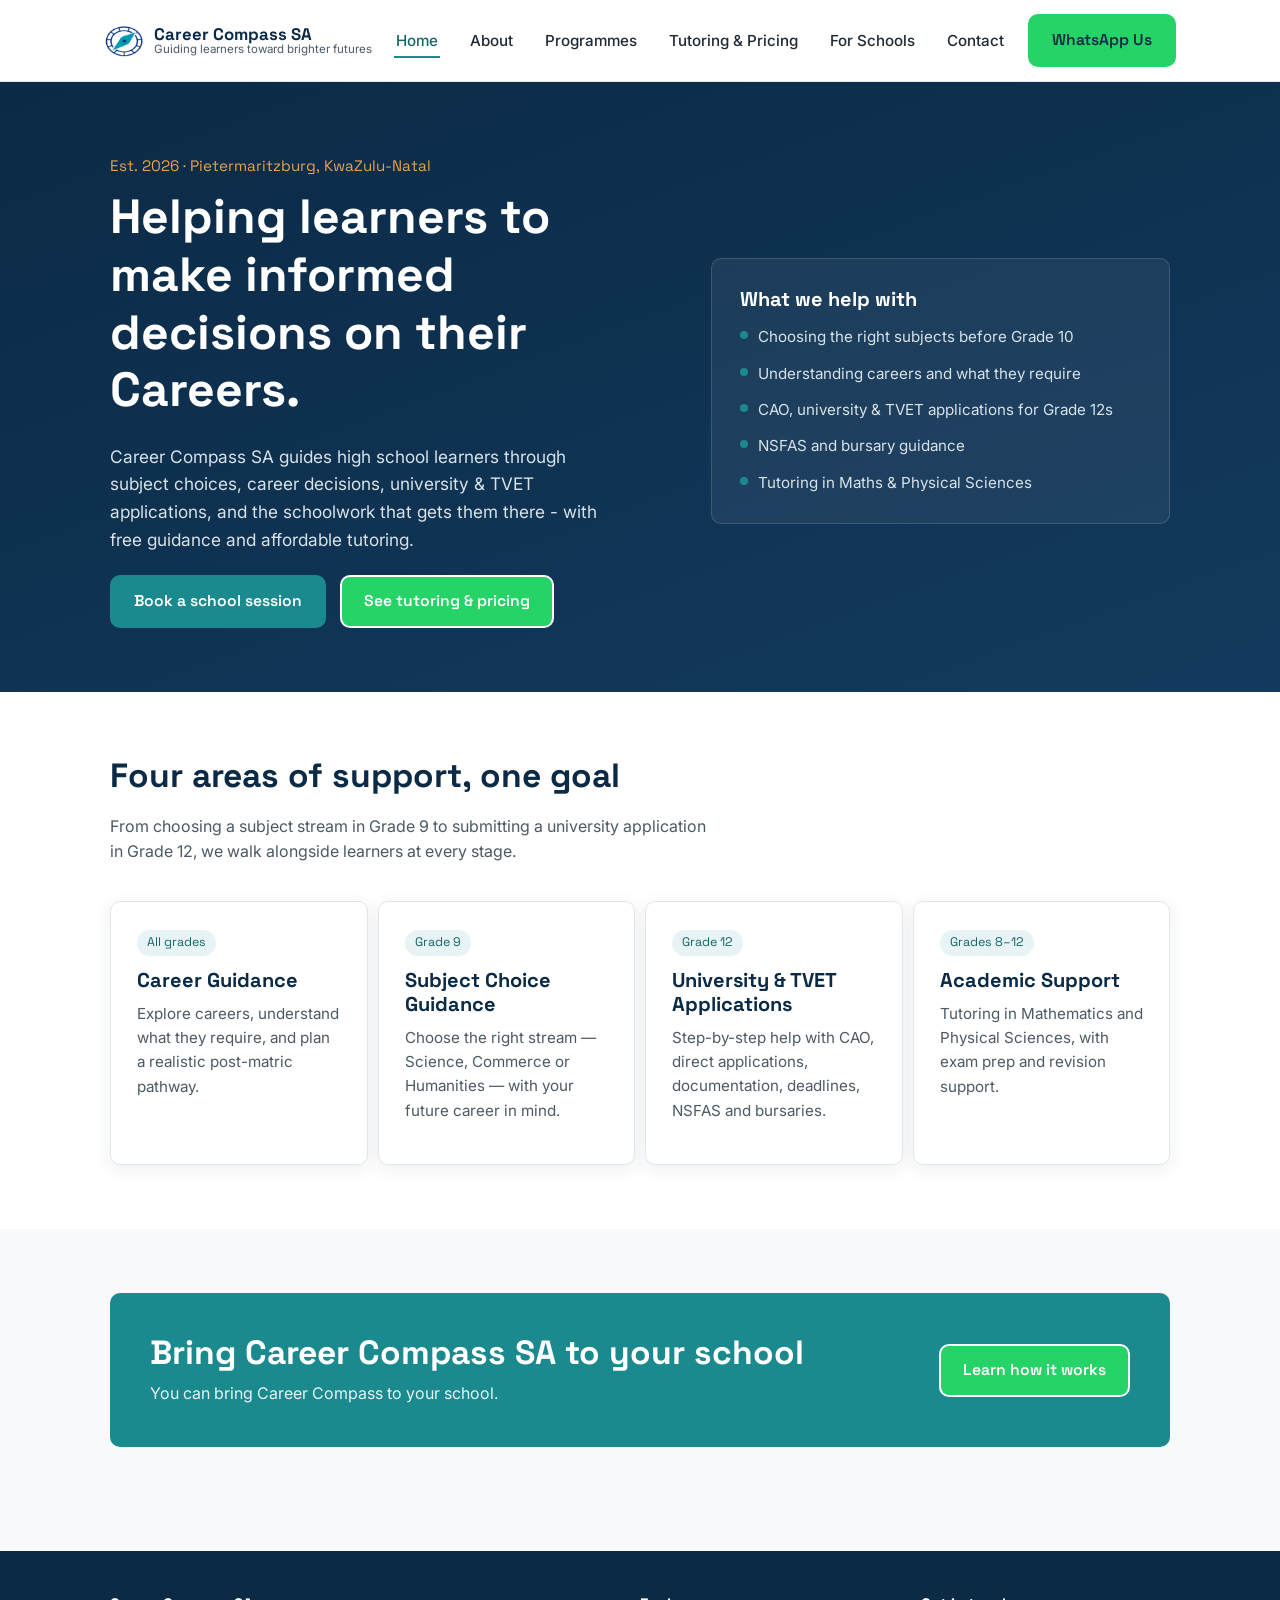
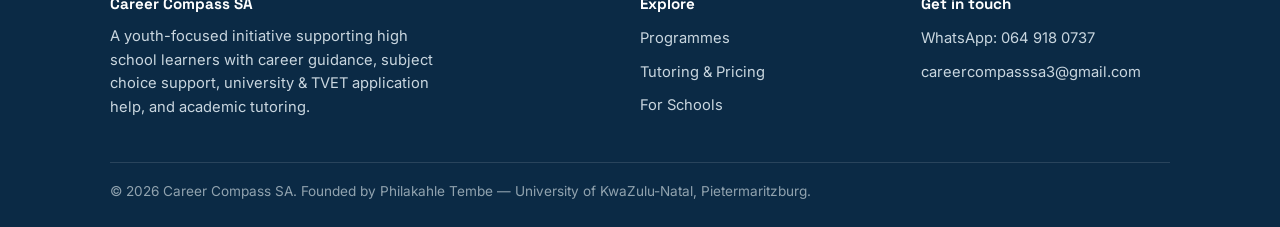
==== index.html @ c80fe0b5 "page" ====
<!DOCTYPE html>
<html lang="en">
<head>
<meta charset="UTF-8">
<meta name="viewport" content="width=device-width, initial-scale=1.0">
<title>Career Compass SA — Guiding Learners Toward Brighter Futures</title>
<meta name="description" content="Career Compass SA offers career guidance, subject choice support, university & TVET application help, and academic tutoring for South African high school learners.">
<link rel="preconnect" href="https://fonts.googleapis.com">
<link href="https://fonts.googleapis.com/css2?family=Space+Grotesk:wght@500;600;700&family=Inter:wght@400;500;600&display=swap" rel="stylesheet">
<link rel="stylesheet" href="css/style.css">
</head>
<body>

  <header class="site-header">
    <nav class="nav">
      <a href="index.html" class="brand">
        <img src="images/logo.png" alt="Career Compass SA logo" class="brand-mark">
        <span class="brand-text">
          <strong>Career Compass SA</strong>
          <span>Guiding learners toward brighter futures</span>
        </span>
      </a>
      <ul class="nav-links" id="navLinks">
        <li><a href="index.html" aria-current="page">Home</a></li>
        <li><a href="about.html">About</a></li>
        <li><a href="programmes.html">Programmes</a></li>
        <li><a href="tutoring.html">Tutoring &amp; Pricing</a></li>
        <li><a href="schools.html">For Schools</a></li>
        <li><a href="contact.html">Contact</a></li>
      </ul>
      <div class="nav-cta">
        <a href="https://wa.me/27649180737" class="btn btn-outline" target="_blank" rel="noopener">WhatsApp Us</a>
        <button class="nav-toggle" aria-label="Toggle navigation" aria-expanded="false">
          <span></span><span></span><span></span>
        </button>
      </div>
    </nav>
  </header>

  <section class="hero">
    <div class="container">
      <div>
        <div class="hero-eyebrow">Est. 2026 · Pietermaritzburg, KwaZulu-Natal</div>
        <h1>Helping learners to make informed decisions on their Careers.</h1>
        <p>Career Compass SA guides high school learners through subject choices, career decisions, university &amp; TVET applications, and the schoolwork that gets them there - with free guidance and affordable tutoring.</p>
        <div class="hero-actions">
          <a href="schools.html" class="btn btn-primary">Book a school session</a>
          <a href="tutoring.html" class="btn btn-outline" style="border-color:#fff; color:#fff;">See tutoring &amp; pricing</a>
        </div>
      </div>
      <div class="hero-panel">
        <h3>What we help with</h3>
        <ul>
          <li>Choosing the right subjects before Grade 10</li>
          <li>Understanding careers and what they require</li>
          <li>CAO, university &amp; TVET applications for Grade 12s</li>
          <li>NSFAS and bursary guidance</li>
          <li>Tutoring in Maths &amp; Physical Sciences</li>
        </ul>
      </div>
    </div>
  </section>

  <section class="alt">
    <div class="container">
      <div class="section-head">
        <h2>Four areas of support, one goal</h2>
        <p>From choosing a subject stream in Grade 9 to submitting a university application in Grade 12, we walk alongside learners at every stage.</p>
      </div>
      <div class="grid grid-4">
        <div class="card">
          <span class="card-tag">All grades</span>
          <h3>Career Guidance</h3>
          <p style="font-size:0.95rem; color:var(--ink-soft);">Explore careers, understand what they require, and plan a realistic post-matric pathway.</p>
        </div>
        <div class="card">
          <span class="card-tag">Grade 9</span>
          <h3>Subject Choice Guidance</h3>
          <p style="font-size:0.95rem; color:var(--ink-soft);">Choose the right stream — Science, Commerce or Humanities — with your future career in mind.</p>
        </div>
        <div class="card">
          <span class="card-tag">Grade 12</span>
          <h3>University &amp; TVET Applications</h3>
          <p style="font-size:0.95rem; color:var(--ink-soft);">Step-by-step help with CAO, direct applications, documentation, deadlines, NSFAS and bursaries.</p>
        </div>
        <div class="card">
          <span class="card-tag">Grades 8–12</span>
          <h3>Academic Support</h3>
          <p style="font-size:0.95rem; color:var(--ink-soft);">Tutoring in Mathematics and Physical Sciences, with exam prep and revision support.</p>
        </div>
      </div>
    </div>
  </section>

  <section>
    <div class="container">
      <div class="cta-band">
        <div>
          <h2>Bring Career Compass SA to your school</h2>
          <p style="color:rgba(255,255,255,0.9); margin:8px 0 0;">You can bring Career Compass to your school.</p>
        </div>
        <a href="schools.html" class="btn btn-outline">Learn how it works</a>
      </div>
    </div>
  </section>

  <footer class="site-footer">
    <div class="container">
      <div class="footer-grid">
        <div>
          <h4>Career Compass SA</h4>
          <p style="max-width:38ch; color:#C9D6DF; font-size:0.92rem;">A youth-focused initiative supporting high school learners with career guidance, subject choice support, university &amp; TVET application help, and academic tutoring.</p>
        </div>
        <div>
          <h4>Explore</h4>
          <ul>
            <li><a href="programmes.html">Programmes</a></li>
            <li><a href="tutoring.html">Tutoring &amp; Pricing</a></li>
            <li><a href="schools.html">For Schools</a></li>
          </ul>
        </div>
        <div>
          <h4>Get in touch</h4>
          <ul>
            <li><a href="https://wa.me/27649180737" target="_blank" rel="noopener">WhatsApp: 064 918 0737</a></li>
            <li><a href="mailto:careercompasssa3@gmail.com">careercompasssa3@gmail.com</a></li>
          </ul>
        </div>
      </div>
      <div class="footer-bottom">
        &copy; 2026 Career Compass SA. Founded by Philakahle Tembe &mdash; University of KwaZulu-Natal, Pietermaritzburg.
      </div>
    </div>
  </footer>
  <script src="js/script.js"></script>
</body>
</html>
---- css/style.css ----
/* ===========================================================
   Career Compass SA — shared stylesheet
   =========================================================== */

:root{
  --navy: #0B2A45;
  --navy-light: #133a5e;
  --teal: #1B8A8F;
  --teal-dark: #146669;
  --amber: #E8A34A;
  --bg: #F7F9FA;
  --surface: #FFFFFF;
  --ink: #1F2A33;
  --ink-soft: #4B5A63;
  --border: #E1E7EA;

  --font-head: "Space Grotesk", "Segoe UI", sans-serif;
  --font-body: "Inter", "Segoe UI", sans-serif;

  --maxw: 1120px;
  --radius: 10px;
  --shadow: 0 4px 18px rgba(11,42,69,0.08);
}

*{ box-sizing: border-box; }
html{ scroll-behavior: smooth; }

body{
  margin: 0;
  font-family: var(--font-body);
  color: var(--ink);
  background: var(--bg);
  line-height: 1.6;
  -webkit-font-smoothing: antialiased;
}

h1,h2,h3,h4{
  font-family: var(--font-head);
  color: var(--navy);
  line-height: 1.2;
  margin: 0 0 0.5em;
}

h1{ font-size: clamp(2rem, 4vw, 3rem); }
h2{ font-size: clamp(1.5rem, 3vw, 2.1rem); }
h3{ font-size: 1.25rem; }

p{ margin: 0 0 1em; max-width: 70ch; }
a{ color: var(--teal-dark); }
ul{ padding-left: 1.2em; }

img{ max-width: 100%; display: block; }

.container{
  max-width: var(--maxw);
  margin: 0 auto;
  padding: 0 30px;
}

/* ---------- Buttons ---------- */
.btn{
  display: inline-flex;
  align-items: center;
  gap: 8px;
  padding: 12px 22px;
  border-radius: var(--radius);
  font-family: var(--font-head);
  font-weight: 600;
  font-size: 0.98rem;
  text-decoration: none;
  border: 2px solid transparent;
  cursor: pointer;
  transition: transform 0.15s ease, background 0.15s ease, color 0.15s ease;
}
.btn:hover{ transform: translateY(-1px); }

.btn-primary{ background: var(--teal); color: #fff; }
.btn-primary:hover{ background: var(--teal-dark); }

.btn-outline{ background: transparent; color: var(--navy); border-color: #25D366 ;background-color: #25D366; }
.btn-outline:hover{ background: var(--navy); color: #E1E7EA;background-color: #25D366; }

.btn-whatsapp{ background: #25D366; color: #fff; }
.btn-whatsapp:hover{ background: #1fb757; }

/* ---------- Header / Nav ---------- */
.site-header{
  position: sticky;
  top: 0;
  z-index: 50;
  background: var(--surface);
  border-bottom: 1px solid var(--border);
}
.nav{
  display: flex;
  align-items: center;
  justify-content: space-between;
  padding: 14px 24px;
  max-width: var(--maxw);
  margin: 0 auto;
}
.brand{
  display: flex;
  align-items: center;
  gap: 10px;
  text-decoration: none;
}
.brand-mark{
  width: 40px;
  height: 40px;
  object-fit: contain;
  flex-shrink: 0;
}
.brand-text{ display: flex; flex-direction: column; line-height: 1.1; }
.brand-text strong{ font-family: var(--font-head); color: var(--navy); font-size: 1.05rem; }
.brand-text span{ font-size: 0.72rem; color: var(--ink-soft); }

.nav-links{
  display: flex;
  gap: 28px;
  list-style: none;
  margin: 0; padding: 0;
}
.nav-links a{
  text-decoration: none;
  color: var(--ink);
  font-weight: 500;
  font-size: 0.95rem;
  padding: 6px 2px;
  border-bottom: 2px solid transparent;
}
.nav-links a:hover,
.nav-links a[aria-current="page"]{
  color: var(--teal-dark);
  border-bottom-color: var(--teal);
}

.nav-cta{ display: flex; align-items: center; gap: 12px; }

.nav-toggle{
  display: none;
  background: none;
  border: none;
  cursor: pointer;
  padding: 6px;
}
.nav-toggle span{
  display: block;
  width: 24px; height: 2px;
  background: var(--navy);
  margin: 5px 0;
  transition: 0.2s ease;
}

/* ---------- Hero ---------- */
.hero{
  background: linear-gradient(160deg, var(--navy) 0%, var(--navy-light) 100%);
  color: #fff;
  padding: 72px 0 64px;
}
.hero .container{
  display: grid;
  grid-template-columns: 1.1fr 0.9fr;
  gap: 40px;
  align-items: center;
}
.hero-eyebrow{
  color: var(--amber);
  font-family: var(--font-head);
  font-size: 0.95rem;
  margin-bottom: 10px;
}
.hero h1{ color: #fff; }
.hero p{ color: #D8E2E9; font-size: 1.08rem; max-width: 46ch; }
.hero-actions{ display: flex; gap: 14px; flex-wrap: wrap; margin-top: 22px; }

.hero-panel{
  background: rgba(255,255,255,0.06);
  border: 1px solid rgba(255,255,255,0.14);
  border-radius: var(--radius);
  padding: 28px;
}
.hero-panel h3{ color: #fff; margin-bottom: 14px; }
.hero-panel ul{ list-style: none; padding: 0; margin: 0; display: flex; flex-direction: column; gap: 12px; }
.hero-panel li{ display: flex; gap: 10px; align-items: flex-start; color: #D8E2E9; font-size: 0.95rem; }
.hero-panel li::before{
  content:"";
  width: 8px; height: 8px;
  margin-top: 6px;
  border-radius: 50%;
  background: var(--teal);
  flex-shrink: 0;
}

/* ---------- Sections ---------- */
section{ padding: 64px 0; }
section.alt{ background: var(--surface); }
.section-head{ max-width: 60ch; margin-bottom: 36px; }
.section-head p{ color: var(--ink-soft); }

/* ---------- Card grid ---------- */
.grid{
  display: grid;
  gap: 10px;
}
.grid-4{ grid-template-columns: repeat(4, 1fr); }
.grid-3{ grid-template-columns: repeat(3, 1fr); }
.grid-2{ grid-template-columns: repeat(2, 1fr); }

.card{
  background: var(--surface);
  border: 1px solid var(--border);
  border-radius: var(--radius);
  padding: 26px;
  box-shadow: var(--shadow);
}
.card h3{ margin-bottom: 10px; }
.card ul{ margin: 12px 0 0; padding-left: 1.1em; color: var(--ink-soft); font-size: 0.95rem; }
.card ul li{ margin-bottom: 6px; }

.card-tag{
  display: inline-block;
  font-family: var(--font-head);
  font-size: 0.78rem;
  color: var(--teal-dark);
  background: rgba(27,138,143,0.1);
  padding: 3px 10px;
  border-radius: 20px;
  margin-bottom: 12px;
}

/* ---------- Steps (genuine sequence) ---------- */
.steps{ counter-reset: step; list-style: none; padding: 0; margin: 0; }
.steps li{
  counter-increment: step;
  display: grid;
  grid-template-columns: 44px 1fr;
  gap: 16px;
  padding: 18px 0;
  border-bottom: 1px solid var(--border);
}
.steps li:last-child{ border-bottom: none; }
.steps li::before{
  content: counter(step);
  font-family: var(--font-head);
  font-weight: 600;
  color: var(--teal-dark);
  background: rgba(27,138,143,0.12);
  width: 44px; height: 44px;
  border-radius: 50%;
  display: flex; align-items: center; justify-content: center;
}

/* ---------- Tables (pricing) ---------- */
.table-wrap{ overflow-x: auto; }
table{
  width: 100%;
  border-collapse: collapse;
  background: var(--surface);
  border-radius: var(--radius);
  overflow: hidden;
  box-shadow: var(--shadow);
  min-width: 480px;
}
th, td{
  text-align: left;
  padding: 14px 16px;
  border-bottom: 1px solid var(--border);
  font-size: 0.95rem;
}
thead th{
  background: var(--navy);
  color: #fff;
  font-family: var(--font-head);
  font-weight: 600;
}
tbody tr:last-child td{ border-bottom: none; }
tbody tr:hover{ background: rgba(27,138,143,0.05); }

.grade-heading{
  margin: 34px 0 12px;
  font-size: 1.1rem;
  color: var(--navy);
}

/* ---------- Round profile photos ---------- */
.round-photo{
  width: 100%;
  max-width: 260px;
  aspect-ratio: 1 / 1;
  object-fit: cover;
  border-radius: 50%;
  box-shadow: var(--shadow);
  margin: 0 auto;
}

/* ---------- Stat / value strips ---------- */
.value-list{ list-style: none; padding: 0; margin: 0; display: grid; gap: 14px; }
.value-list li{
  display: flex; gap: 12px; align-items: flex-start;
  background: var(--surface);
  border: 1px solid var(--border);
  border-radius: var(--radius);
  padding: 16px 18px;
}
.value-list li::before{
  content: "✓";
  color: var(--teal-dark);
  font-weight: 700;
  flex-shrink: 0;
}

/* ---------- Contact ---------- */
.contact-grid{
  display: grid;
  grid-template-columns: 1fr 1fr;
  gap: 24px;
}
.contact-card{
  background: var(--surface);
  border: 1px solid var(--border);
  border-radius: var(--radius);
  padding: 30px;
  text-align: left;
}
.contact-card .btn{ margin-top: 14px; }
.contact-card small{ display:block; color: var(--ink-soft); margin-top: 10px; }

/* ---------- CTA band ---------- */
.cta-band{
  background: var(--teal);
  color: #fff;
  border-radius: var(--radius);
  padding: 40px;
  display: flex;
  align-items: center;
  justify-content: space-between;
  gap: 24px;
  flex-wrap: wrap;
}
.cta-band h2{ color: #fff; margin: 0; }
.cta-band .btn-outline{ border-color: #fff; color: #fff; }
.cta-band .btn-outline:hover{ background: #fff; color: var(--teal-dark); }

/* ---------- Footer ---------- */
.site-footer{
  background: var(--navy);
  color: #C9D6DF;
  padding: 44px 0 24px;
  margin-top: 40px;
}
.footer-grid{
  display: grid;
  grid-template-columns: 2fr 1fr 1fr;
  gap: 32px;
  margin-bottom: 28px;
}
.footer-grid h4{ color: #fff; font-size: 0.95rem; margin-bottom: 12px; }
.footer-grid ul{ list-style: none; padding: 0; margin: 0; display: flex; flex-direction: column; gap: 8px; }
.footer-grid a{ color: #C9D6DF; text-decoration: none; font-size: 0.92rem; }
.footer-grid a:hover{ color: var(--amber); }
.footer-bottom{
  border-top: 1px solid rgba(255,255,255,0.12);
  padding-top: 18px;
  font-size: 0.85rem;
  color: #91A3AF;
}

/* ---------- Responsive ---------- */
@media (max-width: 900px){
  .hero .container{ grid-template-columns: 1fr; }
  .grid-4{ grid-template-columns: repeat(2, 1fr); }
  .grid-3{ grid-template-columns: repeat(2, 1fr); }
  .footer-grid{ grid-template-columns: 1fr 1fr; }
}

@media (max-width: 680px){
  .nav-links{
    position: absolute;
    top: 100%; left: 0; right: 0;
    background: var(--surface);
    flex-direction: column;
    gap: 0;
    border-bottom: 1px solid var(--border);
    max-height: 0;
    overflow: hidden;
    transition: max-height 0.25s ease;
  }
  .nav-links.open{ max-height: 400px; }
  .nav-links li{ border-top: 1px solid var(--border); }
  .nav-links a{ display: block; padding: 14px 24px; border-bottom: none; }
  .nav-toggle{ display: block; }
  .nav-cta .btn-outline{ display: none; }

  .grid-4, .grid-3, .grid-2{ grid-template-columns: 1fr; }
  .contact-grid{ grid-template-columns: 1fr; }
  .footer-grid{ grid-template-columns: 1fr; }
  .cta-band{ flex-direction: column; align-items: flex-start; }
  section{ padding: 48px 0; }
}

@media (prefers-reduced-motion: reduce){
  *{ transition: none !important; scroll-behavior: auto !important; }
}

/* Visible keyboard focus */
a:focus-visible, button:focus-visible{
  outline: 3px solid var(--amber);
  outline-offset: 2px;
}
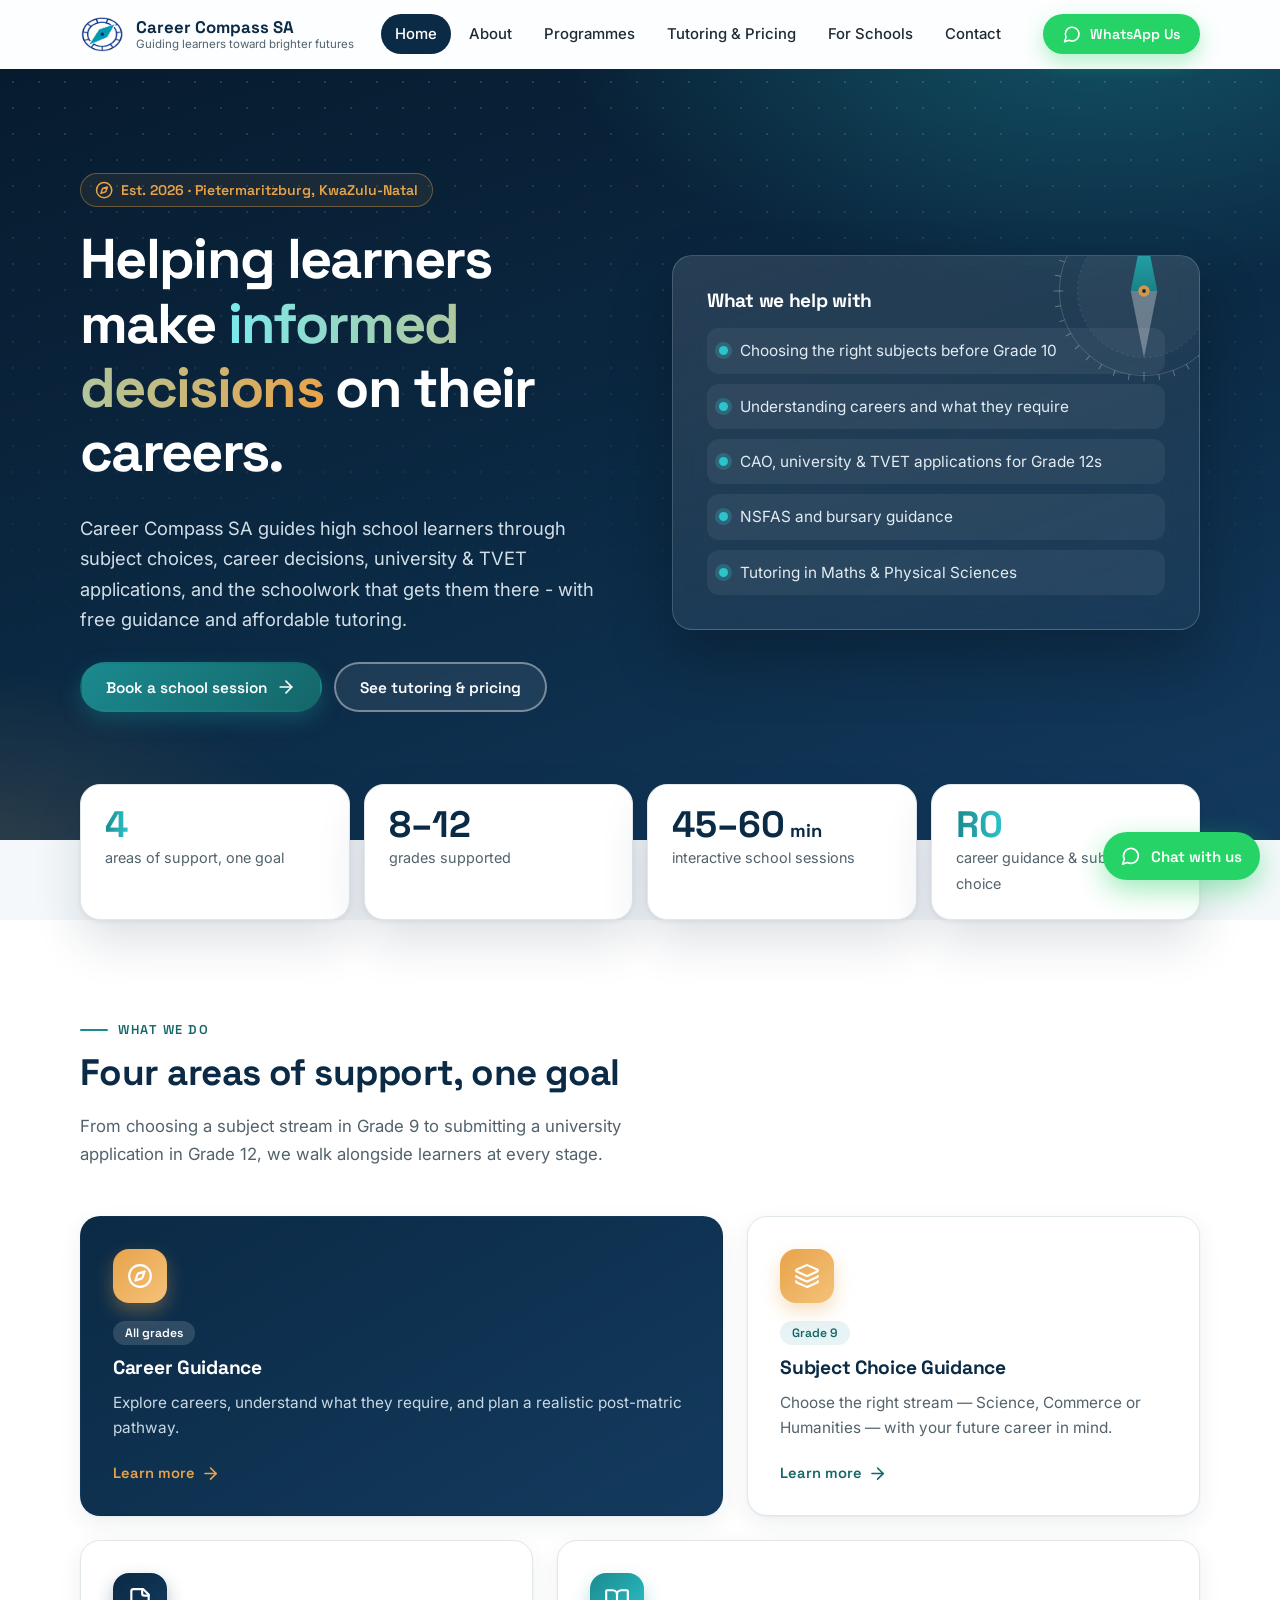
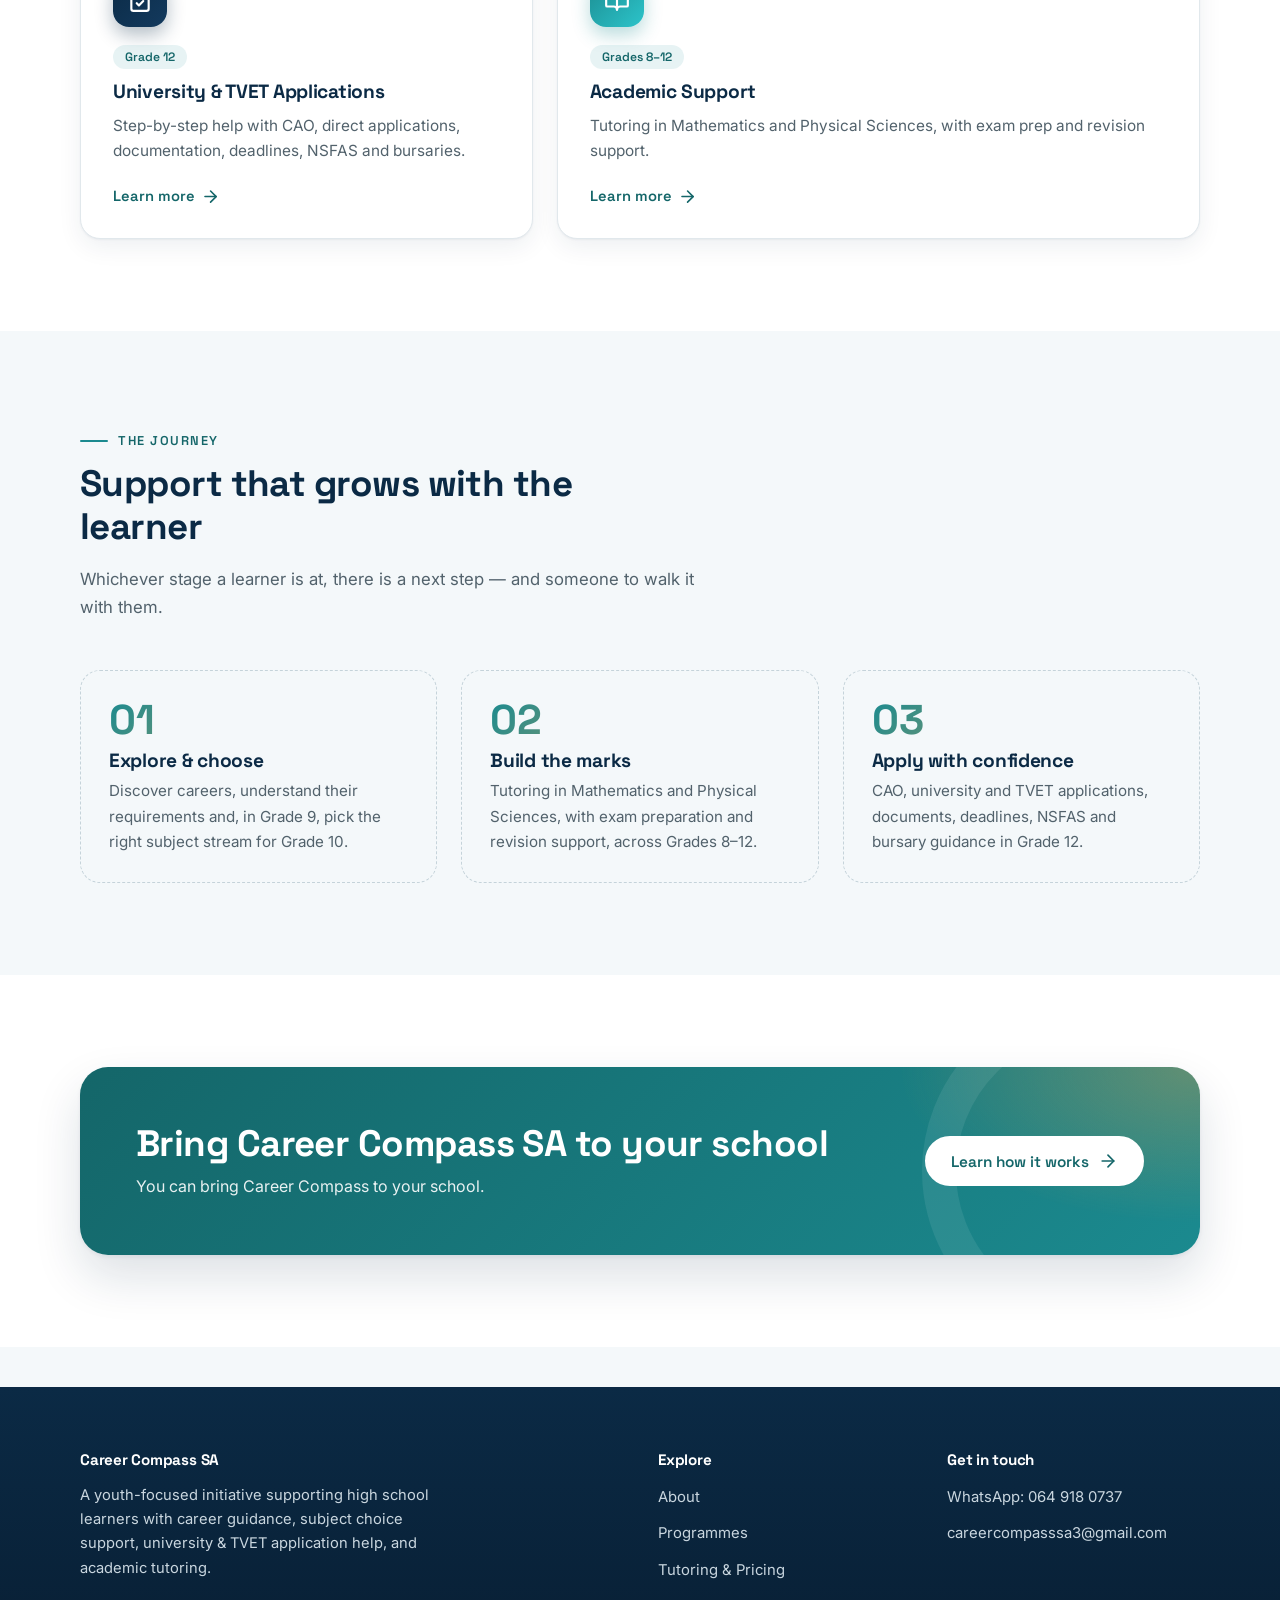
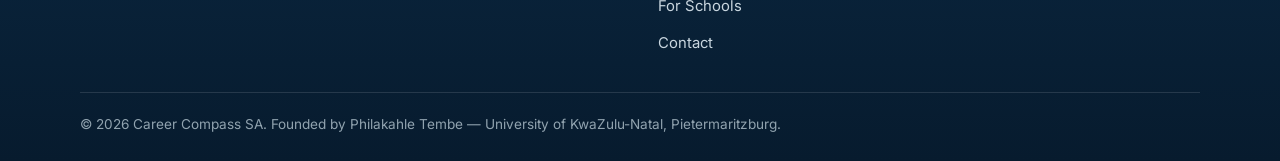
==== commit 7326e312: "redesign the page" ====
--- a/index.html
+++ b/index.html
@@ -3,13 +3,17 @@
 <head>
 <meta charset="UTF-8">
 <meta name="viewport" content="width=device-width, initial-scale=1.0">
-<title>Career Compass SA — Guiding Learners Toward Brighter Futures</title>
+<title>Career Compass SA - Guiding Learners Toward Brighter Futures</title>
 <meta name="description" content="Career Compass SA offers career guidance, subject choice support, university & TVET application help, and academic tutoring for South African high school learners.">
 <link rel="preconnect" href="https://fonts.googleapis.com">
 <link href="https://fonts.googleapis.com/css2?family=Space+Grotesk:wght@500;600;700&family=Inter:wght@400;500;600&display=swap" rel="stylesheet">
+<link rel="icon" type="image/png" href="images/logo.png">
+<meta name="theme-color" content="#0B2A45">
+<script>document.documentElement.classList.add("js")</script>
 <link rel="stylesheet" href="css/style.css">
 </head>
 <body>
+  <div class="progress" aria-hidden="true"></div>
 
   <header class="site-header">
     <nav class="nav">
@@ -23,13 +27,13 @@
       <ul class="nav-links" id="navLinks">
         <li><a href="index.html" aria-current="page">Home</a></li>
         <li><a href="about.html">About</a></li>
-        <li><a href="programmes.html">Programmes</a></li>
+            <li><a href="programmes.html">Programmes</a></li>
         <li><a href="tutoring.html">Tutoring &amp; Pricing</a></li>
         <li><a href="schools.html">For Schools</a></li>
         <li><a href="contact.html">Contact</a></li>
       </ul>
       <div class="nav-cta">
-        <a href="https://wa.me/27649180737" class="btn btn-outline" target="_blank" rel="noopener">WhatsApp Us</a>
+        <a href="https://wa.me/27649180737" class="btn btn-whatsapp btn-sm" target="_blank" rel="noopener"><svg class="i" viewBox="0 0 24 24" aria-hidden="true"><path d="M7.9 20A9 9 0 1 0 4 16.1L2 22Z"/></svg>WhatsApp Us</a>
         <button class="nav-toggle" aria-label="Toggle navigation" aria-expanded="false">
           <span></span><span></span><span></span>
         </button>
@@ -40,15 +44,16 @@
   <section class="hero">
     <div class="container">
       <div>
-        <div class="hero-eyebrow">Est. 2026 · Pietermaritzburg, KwaZulu-Natal</div>
-        <h1>Helping learners to make informed decisions on their Careers.</h1>
+        <div class="hero-eyebrow"><svg class="i" viewBox="0 0 24 24" aria-hidden="true"><circle cx="12" cy="12" r="10"/><path d="m16.24 7.76-1.8 5.41a2 2 0 0 1-1.27 1.27L7.76 16.24l1.8-5.41a2 2 0 0 1 1.27-1.27z"/></svg>Est. 2026 · Pietermaritzburg, KwaZulu-Natal</div>
+        <h1>Helping learners make <span class="grad">informed decisions</span> on their careers.</h1>
         <p>Career Compass SA guides high school learners through subject choices, career decisions, university &amp; TVET applications, and the schoolwork that gets them there - with free guidance and affordable tutoring.</p>
         <div class="hero-actions">
-          <a href="schools.html" class="btn btn-primary">Book a school session</a>
-          <a href="tutoring.html" class="btn btn-outline" style="border-color:#fff; color:#fff;">See tutoring &amp; pricing</a>
+          <a href="schools.html" class="btn btn-primary">Book a school session<svg class="i" viewBox="0 0 24 24" aria-hidden="true"><path d="M5 12h14"/><path d="m12 5 7 7-7 7"/></svg></a>
+          <a href="tutoring.html" class="btn btn-ghost">See tutoring &amp; pricing</a>
         </div>
       </div>
       <div class="hero-panel">
+        <svg class="compass " viewBox="0 0 400 400" aria-hidden="true"><defs><linearGradient id="ng" x1="0" y1="0" x2="0" y2="1"><stop offset="0" stop-color="#2CC4CA"/><stop offset="1" stop-color="#1B8A8F"/></linearGradient></defs><g class="ring" stroke="rgba(255,255,255,.35)" stroke-width="2"><line x1="200" y1="10" x2="200" y2="30" transform="rotate(0 200 200)"/><line x1="200" y1="10" x2="200" y2="22" transform="rotate(10 200 200)"/><line x1="200" y1="10" x2="200" y2="22" transform="rotate(20 200 200)"/><line x1="200" y1="10" x2="200" y2="22" transform="rotate(30 200 200)"/><line x1="200" y1="10" x2="200" y2="22" transform="rotate(40 200 200)"/><line x1="200" y1="10" x2="200" y2="22" transform="rotate(50 200 200)"/><line x1="200" y1="10" x2="200" y2="22" transform="rotate(60 200 200)"/><line x1="200" y1="10" x2="200" y2="22" transform="rotate(70 200 200)"/><line x1="200" y1="10" x2="200" y2="22" transform="rotate(80 200 200)"/><line x1="200" y1="10" x2="200" y2="30" transform="rotate(90 200 200)"/><line x1="200" y1="10" x2="200" y2="22" transform="rotate(100 200 200)"/><line x1="200" y1="10" x2="200" y2="22" transform="rotate(110 200 200)"/><line x1="200" y1="10" x2="200" y2="22" transform="rotate(120 200 200)"/><line x1="200" y1="10" x2="200" y2="22" transform="rotate(130 200 200)"/><line x1="200" y1="10" x2="200" y2="22" transform="rotate(140 200 200)"/><line x1="200" y1="10" x2="200" y2="22" transform="rotate(150 200 200)"/><line x1="200" y1="10" x2="200" y2="22" transform="rotate(160 200 200)"/><line x1="200" y1="10" x2="200" y2="22" transform="rotate(170 200 200)"/><line x1="200" y1="10" x2="200" y2="30" transform="rotate(180 200 200)"/><line x1="200" y1="10" x2="200" y2="22" transform="rotate(190 200 200)"/><line x1="200" y1="10" x2="200" y2="22" transform="rotate(200 200 200)"/><line x1="200" y1="10" x2="200" y2="22" transform="rotate(210 200 200)"/><line x1="200" y1="10" x2="200" y2="22" transform="rotate(220 200 200)"/><line x1="200" y1="10" x2="200" y2="22" transform="rotate(230 200 200)"/><line x1="200" y1="10" x2="200" y2="22" transform="rotate(240 200 200)"/><line x1="200" y1="10" x2="200" y2="22" transform="rotate(250 200 200)"/><line x1="200" y1="10" x2="200" y2="22" transform="rotate(260 200 200)"/><line x1="200" y1="10" x2="200" y2="30" transform="rotate(270 200 200)"/><line x1="200" y1="10" x2="200" y2="22" transform="rotate(280 200 200)"/><line x1="200" y1="10" x2="200" y2="22" transform="rotate(290 200 200)"/><line x1="200" y1="10" x2="200" y2="22" transform="rotate(300 200 200)"/><line x1="200" y1="10" x2="200" y2="22" transform="rotate(310 200 200)"/><line x1="200" y1="10" x2="200" y2="22" transform="rotate(320 200 200)"/><line x1="200" y1="10" x2="200" y2="22" transform="rotate(330 200 200)"/><line x1="200" y1="10" x2="200" y2="22" transform="rotate(340 200 200)"/><line x1="200" y1="10" x2="200" y2="22" transform="rotate(350 200 200)"/></g><circle cx="200" cy="200" r="178" fill="none" stroke="rgba(255,255,255,.2)" stroke-width="2"/><circle cx="200" cy="200" r="140" fill="rgba(255,255,255,.04)" stroke="rgba(255,255,255,.14)" stroke-dasharray="4 8" stroke-width="2"/><g class="needle"><polygon points="200,60 228,200 172,200" fill="url(#ng)"/><polygon points="200,340 228,200 172,200" fill="rgba(255,255,255,.35)"/></g><circle cx="200" cy="200" r="12" fill="#E8A34A"/><circle cx="200" cy="200" r="4" fill="#0B2A45"/></svg>
         <h3>What we help with</h3>
         <ul>
           <li>Choosing the right subjects before Grade 10</li>
@@ -61,45 +66,54 @@
     </div>
   </section>
 
+  <section class="stats"><div class="container"><div class="stat-grid"><div class="stat" data-reveal style="--d:0ms"><b><em>4</em></b><span>areas of support, one goal</span></div><div class="stat" data-reveal style="--d:90ms"><b>8–12</b><span>grades supported</span></div><div class="stat" data-reveal style="--d:180ms"><b>45–60<small style="font-size:.5em"> min</small></b><span>interactive school sessions</span></div><div class="stat" data-reveal style="--d:270ms"><b><em>R0</em></b><span>career guidance &amp; subject choice</span></div></div></div></section>
+
   <section class="alt">
     <div class="container">
-      <div class="section-head">
+      <div class="section-head" data-reveal>
+        <span class="eyebrow">What we do</span>
         <h2>Four areas of support, one goal</h2>
         <p>From choosing a subject stream in Grade 9 to submitting a university application in Grade 12, we walk alongside learners at every stage.</p>
       </div>
-      <div class="grid grid-4">
-        <div class="card">
-          <span class="card-tag">All grades</span>
+      <div class="bento">
+        <div class="card card-feature" data-reveal style="--d:0ms">
+          <div class="icon-box amber"><svg class="i" viewBox="0 0 24 24" aria-hidden="true"><circle cx="12" cy="12" r="10"/><path d="m16.24 7.76-1.8 5.41a2 2 0 0 1-1.27 1.27L7.76 16.24l1.8-5.41a2 2 0 0 1 1.27-1.27z"/></svg></div><span class="card-tag">All grades</span>
           <h3>Career Guidance</h3>
-          <p style="font-size:0.95rem; color:var(--ink-soft);">Explore careers, understand what they require, and plan a realistic post-matric pathway.</p>
+          <p >Explore careers, understand what they require, and plan a realistic post-matric pathway.</p>
+          <a class="more" href="programmes.html#career-guidance">Learn more<svg class="i" viewBox="0 0 24 24" aria-hidden="true"><path d="M5 12h14"/><path d="m12 5 7 7-7 7"/></svg></a>
         </div>
-        <div class="card">
-          <span class="card-tag">Grade 9</span>
+        <div class="card " data-reveal style="--d:90ms">
+          <div class="icon-box amber"><svg class="i" viewBox="0 0 24 24" aria-hidden="true"><path d="M12.83 2.18a2 2 0 0 0-1.66 0L2.6 6.08a1 1 0 0 0 0 1.83l8.58 3.91a2 2 0 0 0 1.66 0l8.58-3.9a1 1 0 0 0 0-1.83z"/><path d="M2 12a1 1 0 0 0 .58.91l8.6 3.91a2 2 0 0 0 1.65 0l8.58-3.9A1 1 0 0 0 22 12"/><path d="M2 17a1 1 0 0 0 .58.91l8.6 3.91a2 2 0 0 0 1.65 0l8.58-3.9A1 1 0 0 0 22 17"/></svg></div><span class="card-tag">Grade 9</span>
           <h3>Subject Choice Guidance</h3>
-          <p style="font-size:0.95rem; color:var(--ink-soft);">Choose the right stream — Science, Commerce or Humanities — with your future career in mind.</p>
+          <p >Choose the right stream — Science, Commerce or Humanities — with your future career in mind.</p>
+          <a class="more" href="programmes.html#subject-choice">Learn more<svg class="i" viewBox="0 0 24 24" aria-hidden="true"><path d="M5 12h14"/><path d="m12 5 7 7-7 7"/></svg></a>
         </div>
-        <div class="card">
-          <span class="card-tag">Grade 12</span>
+        <div class="card " data-reveal style="--d:180ms">
+          <div class="icon-box navy"><svg class="i" viewBox="0 0 24 24" aria-hidden="true"><path d="M15 2H6a2 2 0 0 0-2 2v16a2 2 0 0 0 2 2h12a2 2 0 0 0 2-2V7z"/><path d="M14 2v4a2 2 0 0 0 2 2h4"/><path d="m9 15 2 2 4-4"/></svg></div><span class="card-tag">Grade 12</span>
           <h3>University &amp; TVET Applications</h3>
-          <p style="font-size:0.95rem; color:var(--ink-soft);">Step-by-step help with CAO, direct applications, documentation, deadlines, NSFAS and bursaries.</p>
+          <p >Step-by-step help with CAO, direct applications, documentation, deadlines, NSFAS and bursaries.</p>
+          <a class="more" href="programmes.html#applications">Learn more<svg class="i" viewBox="0 0 24 24" aria-hidden="true"><path d="M5 12h14"/><path d="m12 5 7 7-7 7"/></svg></a>
         </div>
-        <div class="card">
-          <span class="card-tag">Grades 8–12</span>
+        <div class="card " data-reveal style="--d:270ms">
+          <div class="icon-box "><svg class="i" viewBox="0 0 24 24" aria-hidden="true"><path d="M12 7v14"/><path d="M3 18a1 1 0 0 1-1-1V4a1 1 0 0 1 1-1h5a4 4 0 0 1 4 4 4 4 0 0 1 4-4h5a1 1 0 0 1 1 1v13a1 1 0 0 1-1 1h-6a3 3 0 0 0-3 3 3 3 0 0 0-3-3z"/></svg></div><span class="card-tag">Grades 8–12</span>
           <h3>Academic Support</h3>
-          <p style="font-size:0.95rem; color:var(--ink-soft);">Tutoring in Mathematics and Physical Sciences, with exam prep and revision support.</p>
+          <p >Tutoring in Mathematics and Physical Sciences, with exam prep and revision support.</p>
+          <a class="more" href="programmes.html#academic-support">Learn more<svg class="i" viewBox="0 0 24 24" aria-hidden="true"><path d="M5 12h14"/><path d="m12 5 7 7-7 7"/></svg></a>
         </div>
       </div>
     </div>
   </section>
 
-  <section>
+  <section><div class="container"><div class="section-head" data-reveal><span class="eyebrow">The journey</span><h2>Support that grows with the learner</h2><p>Whichever stage a learner is at, there is a next step — and someone to walk it with them.</p></div><div class="journey"><div data-reveal><h3>Explore &amp; choose</h3><p>Discover careers, understand their requirements and, in Grade 9, pick the right subject stream for Grade 10.</p></div><div data-reveal style="--d:100ms"><h3>Build the marks</h3><p>Tutoring in Mathematics and Physical Sciences, with exam preparation and revision support, across Grades 8–12.</p></div><div data-reveal style="--d:200ms"><h3>Apply with confidence</h3><p>CAO, university and TVET applications, documents, deadlines, NSFAS and bursary guidance in Grade 12.</p></div></div></div></section>
+
+  <section class="alt">
     <div class="container">
-      <div class="cta-band">
+      <div class="cta-band" data-reveal>
         <div>
           <h2>Bring Career Compass SA to your school</h2>
           <p style="color:rgba(255,255,255,0.9); margin:8px 0 0;">You can bring Career Compass to your school.</p>
         </div>
-        <a href="schools.html" class="btn btn-outline">Learn how it works</a>
+        <a href="schools.html" class="btn btn-outline">Learn how it works<svg class="i" viewBox="0 0 24 24" aria-hidden="true"><path d="M5 12h14"/><path d="m12 5 7 7-7 7"/></svg></a>
       </div>
     </div>
   </section>
@@ -109,14 +123,16 @@
       <div class="footer-grid">
         <div>
           <h4>Career Compass SA</h4>
-          <p style="max-width:38ch; color:#C9D6DF; font-size:0.92rem;">A youth-focused initiative supporting high school learners with career guidance, subject choice support, university &amp; TVET application help, and academic tutoring.</p>
+          <p style="max-width:42ch; color:#C9D6DF; font-size:0.92rem;">A youth-focused initiative supporting high school learners with career guidance, subject choice support, university &amp; TVET application help, and academic tutoring.</p>
         </div>
         <div>
           <h4>Explore</h4>
           <ul>
+            <li><a href="about.html">About</a></li>
             <li><a href="programmes.html">Programmes</a></li>
             <li><a href="tutoring.html">Tutoring &amp; Pricing</a></li>
             <li><a href="schools.html">For Schools</a></li>
+            <li><a href="contact.html">Contact</a></li>
           </ul>
         </div>
         <div>
@@ -132,6 +148,7 @@
       </div>
     </div>
   </footer>
+  <a href="https://wa.me/27649180737" class="wa-float" target="_blank" rel="noopener" aria-label="Chat on WhatsApp"><svg class="i" viewBox="0 0 24 24" aria-hidden="true"><path d="M7.9 20A9 9 0 1 0 4 16.1L2 22Z"/></svg><span>Chat with us</span></a>
   <script src="js/script.js"></script>
 </body>
 </html>
--- a/css/style.css
+++ b/css/style.css
@@ -1,410 +1,239 @@
-/* ===========================================================
-   Career Compass SA — shared stylesheet
-   =========================================================== */
-
+/* Career Compass SA — shared stylesheet (v2) */
 :root{
-  --navy: #0B2A45;
-  --navy-light: #133a5e;
-  --teal: #1B8A8F;
-  --teal-dark: #146669;
-  --amber: #E8A34A;
-  --bg: #F7F9FA;
-  --surface: #FFFFFF;
-  --ink: #1F2A33;
-  --ink-soft: #4B5A63;
-  --border: #E1E7EA;
-
-  --font-head: "Space Grotesk", "Segoe UI", sans-serif;
-  --font-body: "Inter", "Segoe UI", sans-serif;
-
-  --maxw: 1120px;
-  --radius: 10px;
-  --shadow: 0 4px 18px rgba(11,42,69,0.08);
+  --navy:#0B2A45; --navy-900:#071B2E; --navy-light:#133a5e;
+  --teal:#1B8A8F; --teal-dark:#146669; --teal-bright:#2CC4CA; --amber:#E8A34A;
+  --bg:#F4F8FA; --surface:#fff; --ink:#1F2A33; --ink-soft:#52626C; --border:#E1E8EC;
+  --wa:#25D366; --wa-dark:#1DB954;
+  --font-head:"Space Grotesk","Segoe UI",sans-serif; --font-body:"Inter","Segoe UI",sans-serif;
+  --maxw:1200px; --radius:20px; --radius-sm:12px;
+  --shadow:0 1px 2px rgba(11,42,69,.05),0 8px 24px rgba(11,42,69,.07);
+  --shadow-lg:0 2px 4px rgba(11,42,69,.06),0 22px 48px rgba(11,42,69,.14);
 }
-
-*{ box-sizing: border-box; }
-html{ scroll-behavior: smooth; }
-
-body{
-  margin: 0;
-  font-family: var(--font-body);
-  color: var(--ink);
-  background: var(--bg);
-  line-height: 1.6;
-  -webkit-font-smoothing: antialiased;
+*{box-sizing:border-box}
+html{overflow-x:clip;scroll-behavior:smooth;scroll-padding-top:90px}
+body{margin:0;font-family:var(--font-body);color:var(--ink);background:var(--bg);line-height:1.65;-webkit-font-smoothing:antialiased;overflow-x:hidden}
+h1,h2,h3,h4{font-family:var(--font-head);color:var(--navy);line-height:1.15;margin:0 0 .5em;letter-spacing:-.015em}
+h1{font-size:clamp(2.1rem,5vw,3.5rem);letter-spacing:-.03em}
+h2{font-size:clamp(1.6rem,3.2vw,2.3rem)} h3{font-size:1.2rem}
+p{margin:0 0 1em;max-width:68ch} a{color:var(--teal-dark)} ul{padding-left:1.2em}
+img{max-width:100%;display:block}
+svg.i{width:1.3em;height:1.3em;fill:none;stroke:currentColor;stroke-width:2;stroke-linecap:round;stroke-linejoin:round;flex-shrink:0}
+.container{max-width:var(--maxw);margin:0 auto;padding:0 clamp(20px,4vw,40px)}
+section{padding:clamp(52px,8vw,92px) 0;position:relative}
+section.alt{background:var(--surface)}
+.eyebrow{display:inline-flex;align-items:center;gap:10px;font:600 .8rem var(--font-head);letter-spacing:.12em;text-transform:uppercase;color:var(--teal-dark);margin-bottom:14px}
+.eyebrow::before{content:"";width:28px;height:2px;background:var(--teal);border-radius:2px}
+.section-head{max-width:62ch;margin-bottom:clamp(28px,4vw,48px)}
+.section-head p{color:var(--ink-soft);font-size:1.05rem}
+
+/* Progress + floating WhatsApp */
+.progress{position:fixed;inset:0 0 auto 0;height:3px;background:linear-gradient(90deg,var(--teal-bright),var(--amber));transform:scaleX(0);transform-origin:left;z-index:100}
+.wa-float{position:fixed;right:20px;bottom:20px;z-index:60;display:flex;align-items:center;gap:10px;padding:14px 18px;border-radius:999px;background:var(--wa);color:#fff;text-decoration:none;font:600 .95rem var(--font-head);box-shadow:0 10px 28px rgba(37,211,102,.45);transition:transform .2s}
+.wa-float:hover{transform:translateY(-3px) scale(1.03)}
+@media(max-width:560px){.wa-float span{display:none}.wa-float{padding:15px}}
+
+/* Buttons */
+.btn{display:inline-flex;align-items:center;justify-content:center;gap:9px;padding:13px 24px;border-radius:999px;font:600 .96rem var(--font-head);text-decoration:none;border:2px solid transparent;cursor:pointer;transition:transform .18s,box-shadow .18s,background .18s,color .18s}
+.btn:hover{transform:translateY(-2px)}
+.btn-primary{background:linear-gradient(135deg,var(--teal),var(--teal-dark));color:#fff;box-shadow:0 8px 20px rgba(27,138,143,.35)}
+.btn-primary:hover{box-shadow:0 12px 26px rgba(27,138,143,.45)}
+.btn-whatsapp{background:var(--wa);color:#fff;box-shadow:0 8px 20px rgba(37,211,102,.35)}
+.btn-whatsapp:hover{background:var(--wa-dark)}
+.btn-outline{background:transparent;color:var(--navy);border-color:var(--navy)}
+.btn-outline:hover{background:var(--navy);color:#fff}
+.btn-ghost{background:rgba(255,255,255,.08);color:#fff;border-color:rgba(255,255,255,.4);backdrop-filter:blur(6px)}
+.btn-ghost:hover{background:#fff;color:var(--navy)}
+.btn-sm{padding:9px 18px;font-size:.88rem}
+
+/* Header */
+.site-header{position:sticky;top:0;z-index:50;background:rgba(255,255,255,.82);backdrop-filter:blur(16px) saturate(1.5);-webkit-backdrop-filter:blur(16px) saturate(1.5);border-bottom:1px solid transparent;transition:box-shadow .25s,border-color .25s}
+.site-header.scrolled{border-color:var(--border);box-shadow:0 6px 24px rgba(11,42,69,.08)}
+.nav{display:flex;align-items:center;justify-content:space-between;gap:16px;padding:12px clamp(20px,4vw,40px);max-width:var(--maxw);margin:0 auto}
+.brand{display:flex;align-items:center;gap:12px;text-decoration:none}
+.brand-mark{width:44px;height:44px;object-fit:contain;transition:transform .6s}
+.brand:hover .brand-mark{transform:rotate(25deg)}
+.brand-text{display:flex;flex-direction:column;line-height:1.15}
+.brand-text strong{font:700 1.05rem var(--font-head);color:var(--navy)}
+.brand-text span{font-size:.72rem;color:var(--ink-soft)}
+.nav-links{display:flex;gap:4px;list-style:none;margin:0;padding:0}
+.nav-links a{display:block;text-decoration:none;color:var(--ink);font-weight:500;font-size:.93rem;padding:8px 14px;border-radius:999px;transition:background .2s,color .2s}
+.nav-links a:hover{background:rgba(27,138,143,.1);color:var(--teal-dark)}
+.nav-links a[aria-current="page"]{background:var(--navy);color:#fff}
+.nav-cta{display:flex;align-items:center;gap:10px}
+.nav-toggle{display:none;background:none;border:0;cursor:pointer;padding:8px}
+.nav-toggle span{display:block;width:24px;height:2px;background:var(--navy);margin:5px 0;transition:.25s;border-radius:2px}
+.nav-toggle[aria-expanded="true"] span:nth-child(1){transform:translateY(7px) rotate(45deg)}
+.nav-toggle[aria-expanded="true"] span:nth-child(2){opacity:0}
+.nav-toggle[aria-expanded="true"] span:nth-child(3){transform:translateY(-7px) rotate(-45deg)}
+
+/* Hero */
+.hero{position:relative;overflow:hidden;color:#fff;padding:clamp(56px,9vw,104px) 0 clamp(72px,10vw,128px);
+  background:radial-gradient(900px 500px at 85% -10%,rgba(44,196,202,.32),transparent 60%),radial-gradient(700px 420px at -5% 110%,rgba(232,163,74,.2),transparent 60%),linear-gradient(160deg,var(--navy-900),var(--navy) 55%,var(--navy-light))}
+.hero::before{content:"";position:absolute;inset:0;background-image:radial-gradient(rgba(255,255,255,.13) 1px,transparent 1px);background-size:26px 26px;mask-image:linear-gradient(180deg,#000,transparent 85%);-webkit-mask-image:linear-gradient(180deg,#000,transparent 85%)}
+.hero .container{position:relative;display:grid;grid-template-columns:repeat(auto-fit,minmax(min(100%,420px),1fr));gap:clamp(28px,5vw,64px);align-items:center}
+.hero-eyebrow{display:inline-flex;align-items:center;gap:8px;color:var(--amber);font:600 .88rem var(--font-head);padding:7px 14px;border:1px solid rgba(232,163,74,.4);border-radius:999px;background:rgba(232,163,74,.08);margin-bottom:20px}
+.hero h1{color:#fff}
+.grad{background:linear-gradient(90deg,#7BE9ED,var(--amber));-webkit-background-clip:text;background-clip:text;color:transparent}
+.hero p{color:#D3DFE7;font-size:clamp(1rem,1.6vw,1.15rem);max-width:50ch}
+.hero-actions{display:flex;gap:12px;flex-wrap:wrap;margin-top:28px}
+.hero--sub{padding:clamp(48px,7vw,84px) 0 clamp(64px,8vw,104px)}
+.hero--sub .container{grid-template-columns:1fr}
+.hero--sub .compass{position:absolute;right:-60px;top:50%;width:min(420px,60vw);transform:translateY(-50%);opacity:.5;z-index:0;pointer-events:none}
+.hero--sub .container>div{position:relative;z-index:1;max-width:760px}
+.hero-panel{background:linear-gradient(160deg,rgba(255,255,255,.12),rgba(255,255,255,.04));border:1px solid rgba(255,255,255,.18);border-radius:var(--radius);padding:clamp(22px,3vw,34px);backdrop-filter:blur(14px);box-shadow:0 30px 60px rgba(0,0,0,.25);position:relative;overflow:hidden}
+.hero-panel .compass{position:absolute;right:-40px;top:-60px;width:190px;opacity:.9}
+.hero-panel h3{color:#fff;margin-bottom:16px;position:relative}
+.hero-panel ul{list-style:none;padding:0;margin:0;display:flex;flex-direction:column;gap:10px;position:relative}
+.hero-panel li{display:flex;gap:12px;align-items:flex-start;color:#E3ECF2;font-size:.96rem;padding:10px 12px;border-radius:12px;background:rgba(255,255,255,.06);transition:transform .2s,background .2s}
+.hero-panel li:hover{transform:translateX(6px);background:rgba(255,255,255,.12)}
+.hero-panel li::before{content:"";width:9px;height:9px;margin-top:8px;border-radius:50%;background:var(--teal-bright);box-shadow:0 0 0 4px rgba(44,196,202,.25);flex-shrink:0}
+.compass .needle{transform-origin:200px 200px;animation:sway 6s ease-in-out infinite alternate}
+@keyframes sway{from{transform:rotate(28deg)}to{transform:rotate(48deg)}}
+.compass .ring{transform-origin:200px 200px;animation:spin 80s linear infinite}
+@keyframes spin{to{transform:rotate(360deg)}}
+
+/* Stat strip */
+.stats{padding:0;margin-top:-56px;z-index:5}
+.stat-grid{display:grid;grid-template-columns:repeat(auto-fit,minmax(min(100%,200px),1fr));gap:14px}
+.stat{background:var(--surface);border:1px solid var(--border);border-radius:var(--radius);padding:22px 24px;box-shadow:var(--shadow-lg)}
+.stat b{display:block;font:700 clamp(1.8rem,3vw,2.3rem) var(--font-head);color:var(--navy);line-height:1}
+.stat b em{font-style:normal;background:linear-gradient(90deg,var(--teal),var(--teal-bright));-webkit-background-clip:text;background-clip:text;color:transparent}
+.stat span{font-size:.9rem;color:var(--ink-soft)}
+
+/* Flexible grids: cards reflow by available width, not fixed columns */
+.grid{display:grid;gap:clamp(14px,2vw,24px)}
+.grid-4{grid-template-columns:repeat(auto-fit,minmax(min(100%,230px),1fr))}
+.grid-3{grid-template-columns:repeat(auto-fit,minmax(min(100%,280px),1fr))}
+.grid-2{grid-template-columns:repeat(auto-fit,minmax(min(100%,380px),1fr))}
+.grid-2:has(>.card-photo){grid-template-columns:repeat(auto-fit,minmax(min(100%,300px),1fr))}
+
+/* Cards */
+.card{--mx:50%;--my:50%;position:relative;overflow:hidden;display:flex;flex-direction:column;background:var(--surface);border:1px solid var(--border);border-radius:var(--radius);padding:clamp(22px,2.6vw,32px);box-shadow:var(--shadow);transition:transform .25s,box-shadow .25s,border-color .25s}
+.card::before{content:"";position:absolute;inset:0;background:radial-gradient(380px circle at var(--mx) var(--my),rgba(44,196,202,.16),transparent 60%);opacity:0;transition:opacity .3s;pointer-events:none}
+.card:hover{transform:translateY(-5px);box-shadow:var(--shadow-lg);border-color:rgba(27,138,143,.35)}
+.card:hover::before{opacity:1}
+.card>*{position:relative}
+.card h3{margin-bottom:10px}
+.card p{color:var(--ink-soft);font-size:.96rem}
+.card .more{margin-top:auto;padding-top:8px;font:600 .92rem var(--font-head);text-decoration:none;display:inline-flex;align-items:center;gap:6px}
+.card .more svg{transition:transform .2s}.card .more:hover svg{transform:translateX(5px)}
+.icon-box{width:54px;height:54px;border-radius:16px;display:grid;place-items:center;margin-bottom:18px;color:#fff;background:linear-gradient(135deg,var(--teal),var(--teal-bright));box-shadow:0 8px 18px rgba(27,138,143,.3)}
+.icon-box svg{width:26px;height:26px}
+.icon-box.amber{background:linear-gradient(135deg,#E8A34A,#F4C27A);box-shadow:0 8px 18px rgba(232,163,74,.35)}
+.icon-box.navy{background:linear-gradient(135deg,var(--navy),var(--navy-light));box-shadow:0 8px 18px rgba(11,42,69,.3)}
+.card-tag{align-self:flex-start;font:600 .76rem var(--font-head);color:var(--teal-dark);background:rgba(27,138,143,.1);padding:4px 12px;border-radius:999px;margin-bottom:12px}
+.card-feature{background:linear-gradient(150deg,var(--navy),var(--navy-light));border-color:transparent;color:#fff}
+.card-feature h3{color:#fff}.card-feature p{color:#C9D8E2}.card-feature .card-tag{background:rgba(255,255,255,.14);color:#fff}.card-feature .more{color:var(--amber)}
+
+/* Bento (home) */
+.bento{display:grid;gap:clamp(14px,2vw,24px);grid-template-columns:repeat(auto-fit,minmax(min(100%,300px),1fr))}
+@media(min-width:1000px){.bento{grid-template-columns:repeat(12,1fr)}.bento>:nth-child(1){grid-column:span 7}.bento>:nth-child(2){grid-column:span 5}.bento>:nth-child(3){grid-column:span 5}.bento>:nth-child(4){grid-column:span 7}}
+
+/* Journey timeline */
+.journey{display:grid;grid-template-columns:repeat(auto-fit,minmax(min(100%,260px),1fr));gap:clamp(14px,2vw,24px);position:relative;counter-reset:j}
+.journey>div{position:relative;padding:28px;border-radius:var(--radius);background:var(--bg);border:1px dashed #C5D3DA;counter-increment:j}
+.journey>div::before{content:"0" counter(j);font:700 2.6rem var(--font-head);background:linear-gradient(135deg,var(--teal),var(--amber));-webkit-background-clip:text;background-clip:text;color:transparent;display:block;line-height:1;margin-bottom:10px}
+.journey h3{margin-bottom:6px}.journey p{color:var(--ink-soft);margin:0;font-size:.95rem}
+
+/* Value list -> flexible check cards */
+.value-list{list-style:none;padding:0;margin:0;display:grid;grid-template-columns:repeat(auto-fit,minmax(min(100%,260px),1fr));gap:14px}
+.value-list li{display:flex;gap:14px;align-items:flex-start;background:var(--surface);border:1px solid var(--border);border-radius:var(--radius-sm);padding:18px 20px;box-shadow:var(--shadow);transition:transform .2s,border-color .2s}
+.value-list li:hover{transform:translateY(-3px);border-color:rgba(27,138,143,.4)}
+.value-list li::before{content:"✓";display:grid;place-items:center;width:28px;height:28px;border-radius:50%;background:linear-gradient(135deg,var(--teal),var(--teal-bright));color:#fff;font-weight:700;font-size:.85rem;flex-shrink:0}
+section.alt .value-list li{background:var(--bg)}
+
+/* Programme sub-nav */
+.subnav{position:sticky;top:68px;z-index:40;background:rgba(255,255,255,.9);backdrop-filter:blur(12px);border-bottom:1px solid var(--border);padding:10px 0}
+.subnav .container{display:flex;gap:8px;overflow-x:auto;scrollbar-width:none}
+.subnav a{white-space:nowrap;text-decoration:none;color:var(--ink);font:500 .9rem var(--font-head);padding:8px 16px;border-radius:999px;border:1px solid var(--border);transition:.2s}
+.subnav a:hover,.subnav a.active{background:var(--navy);color:#fff;border-color:var(--navy)}
+.prog .grid-2{align-items:start;gap:clamp(24px,5vw,64px)}
+.prog h2{margin-top:6px}
+
+/* Steps -> horizontal flexible cards */
+.steps{counter-reset:step;list-style:none;padding:0;margin:0;display:grid;grid-template-columns:repeat(auto-fit,minmax(min(100%,250px),1fr));gap:clamp(14px,2vw,24px)}
+.steps li{counter-increment:step;position:relative;background:var(--bg);border:1px solid var(--border);border-radius:var(--radius);padding:28px 24px 24px;transition:transform .25s,box-shadow .25s}
+.steps li:hover{transform:translateY(-4px);box-shadow:var(--shadow-lg)}
+.steps li::before{content:counter(step);display:grid;place-items:center;width:46px;height:46px;border-radius:50%;margin-bottom:16px;font:700 1.15rem var(--font-head);color:#fff;background:linear-gradient(135deg,var(--teal),var(--teal-bright));box-shadow:0 8px 18px rgba(27,138,143,.3)}
+.steps h3{font-size:1.1rem}.steps p{font-size:.94rem}
+
+/* Pricing explorer */
+.explorer-controls{display:flex;flex-direction:column;gap:14px;margin-bottom:28px}
+html:not(.js) .explorer-controls{display:none}
+.seg{display:inline-flex;flex-wrap:wrap;gap:6px;padding:6px;background:var(--surface);border:1px solid var(--border);border-radius:999px;box-shadow:var(--shadow);align-self:flex-start}
+.seg button{border:0;background:transparent;cursor:pointer;font:600 .92rem var(--font-head);color:var(--ink-soft);padding:10px 20px;border-radius:999px;display:inline-flex;align-items:center;gap:8px;transition:.2s}
+.seg button:hover{color:var(--navy)}
+.seg button[aria-selected="true"]{background:linear-gradient(135deg,var(--navy),var(--navy-light));color:#fff;box-shadow:0 6px 14px rgba(11,42,69,.25)}
+.seg.pills button{padding:8px 16px;font-size:.88rem}
+.seg.pills button[aria-selected="true"]{background:linear-gradient(135deg,var(--teal),var(--teal-dark))}
+.js .price-set[hidden]{display:none}
+.price-set+.price-set{margin-top:36px}
+.set-title{font-size:1.05rem;color:var(--ink-soft);font-weight:500;margin-bottom:16px}
+.set-title b{color:var(--navy)}
+.price-grid{display:grid;grid-template-columns:repeat(auto-fit,minmax(min(100%,250px),1fr));gap:clamp(14px,2vw,24px)}
+.price-card{position:relative;display:flex;flex-direction:column;background:var(--surface);border:1px solid var(--border);border-radius:var(--radius);padding:28px;box-shadow:var(--shadow);transition:transform .25s,box-shadow .25s}
+.price-card:hover{transform:translateY(-6px);box-shadow:var(--shadow-lg)}
+.price-card h4{font:600 .9rem var(--font-head);color:var(--ink-soft);text-transform:uppercase;letter-spacing:.08em;margin-bottom:14px}
+.price{font:700 clamp(2.4rem,4vw,3rem) var(--font-head);color:var(--navy);line-height:1;letter-spacing:-.03em}
+.price small{font:500 .95rem var(--font-body);color:var(--ink-soft);letter-spacing:0;display:block;margin-top:8px}
+.price-card .note{margin:14px 0 20px;color:var(--ink-soft);font-size:.9rem}
+.price-card .btn{margin-top:auto}
+.price-card.best{background:linear-gradient(160deg,var(--navy),var(--navy-light));border-color:transparent;color:#fff}
+.price-card.best h4,.price-card.best .price small,.price-card.best .note{color:#C3D3DE}.price-card.best .price{color:#fff}
+.badge{position:absolute;top:-12px;right:20px;background:linear-gradient(135deg,var(--amber),#F4C27A);color:var(--navy-900);font:700 .75rem var(--font-head);padding:5px 14px;border-radius:999px;box-shadow:0 6px 14px rgba(232,163,74,.4)}
+
+/* Photos */
+.card-photo{padding:0;text-align:left}
+.card-photo img{width:100%;aspect-ratio:4/5;object-fit:cover;object-position:50% 30%;transition:transform .6s}
+.card-photo:hover img{transform:scale(1.04)}
+.card-photo .cap{position:absolute;inset:auto 0 0 0;padding:60px 26px 24px;background:linear-gradient(180deg,transparent,rgba(7,27,46,.92))}
+.card-photo .cap h3{color:#fff;margin:0}.card-photo .cap p{color:#C9D8E2;margin:4px 0 0;font-size:.92rem}
+.card-photo::before{display:none}
+
+/* Contact */
+.contact-grid{display:grid;grid-template-columns:repeat(auto-fit,minmax(min(100%,320px),1fr));gap:clamp(14px,2vw,24px)}
+.contact-card{display:flex;flex-direction:column;align-items:flex-start}
+.contact-card .btn{margin-top:auto}
+.contact-card small{display:block;color:var(--ink-soft);margin-top:12px;word-break:break-all}
+.form{display:grid;gap:16px}
+.form-row{display:grid;grid-template-columns:repeat(auto-fit,minmax(min(100%,200px),1fr));gap:16px}
+.form label{display:grid;gap:6px;font:600 .88rem var(--font-head);color:var(--navy)}
+.form input,.form select,.form textarea{font:400 1rem var(--font-body);padding:13px 16px;border:1px solid var(--border);border-radius:var(--radius-sm);background:var(--bg);color:var(--ink);transition:border-color .2s,box-shadow .2s}
+.form input:focus,.form select:focus,.form textarea:focus{outline:0;border-color:var(--teal);box-shadow:0 0 0 4px rgba(27,138,143,.15);background:#fff}
+.form textarea{min-height:130px;resize:vertical}
+.form-note{font-size:.84rem;color:var(--ink-soft);margin:0}
+
+/* CTA band */
+.cta-band{position:relative;overflow:hidden;background:radial-gradient(500px 260px at 100% 0,rgba(232,163,74,.35),transparent 60%),linear-gradient(135deg,var(--teal-dark),var(--teal));color:#fff;border-radius:calc(var(--radius) + 8px);padding:clamp(28px,5vw,56px);display:flex;align-items:center;justify-content:space-between;gap:24px;flex-wrap:wrap;box-shadow:var(--shadow-lg)}
+.cta-band::after{content:"";position:absolute;right:-70px;bottom:-90px;width:280px;height:280px;border-radius:50%;border:34px solid rgba(255,255,255,.08)}
+.cta-band>*{position:relative;z-index:1}
+.cta-band h2{color:#fff;margin:0}
+.cta-band .btn-outline{background:#fff;color:var(--teal-dark);border-color:#fff}
+.cta-band .btn-outline:hover{background:var(--navy);color:#fff;border-color:var(--navy)}
+
+/* Footer */
+.site-footer{background:linear-gradient(180deg,var(--navy),var(--navy-900));color:#C9D6DF;padding:64px 0 26px;margin-top:40px}
+.footer-grid{display:grid;grid-template-columns:repeat(auto-fit,minmax(min(100%,200px),1fr));gap:36px;margin-bottom:36px}
+.footer-grid>div:first-child{grid-column:span 2;min-width:min(100%,280px)}
+.footer-grid h4{color:#fff;font-size:.95rem;margin-bottom:14px}
+.footer-grid ul{list-style:none;padding:0;margin:0;display:flex;flex-direction:column;gap:10px}
+.footer-grid a{color:#C9D6DF;text-decoration:none;font-size:.93rem;transition:.2s}
+.footer-grid a:hover{color:var(--amber);padding-left:4px}
+.footer-bottom{border-top:1px solid rgba(255,255,255,.12);padding-top:20px;font-size:.85rem;color:#91A3AF}
+
+/* Reveal */
+.js [data-reveal]{opacity:0;transform:translateY(22px);transition:opacity .7s cubic-bezier(.2,.7,.2,1) var(--d,0s),transform .7s cubic-bezier(.2,.7,.2,1) var(--d,0s)}
+.js [data-reveal].in{opacity:1;transform:none}
+
+/* Mobile nav */
+@media(max-width:900px){
+  .brand-text span{display:none}
+  .nav-toggle{display:block}.nav-cta .btn{display:none}
+  .nav-links{position:absolute;top:100%;left:12px;right:12px;flex-direction:column;background:#fff;border:1px solid var(--border);border-radius:var(--radius);box-shadow:var(--shadow-lg);padding:8px;gap:2px;opacity:0;visibility:hidden;transform:translateY(-8px);transition:.25s}
+  .nav-links.open{opacity:1;visibility:visible;transform:none}
+  .nav-links a{padding:13px 16px}
+  .hero--sub .compass{opacity:.25}
 }
-
-h1,h2,h3,h4{
-  font-family: var(--font-head);
-  color: var(--navy);
-  line-height: 1.2;
-  margin: 0 0 0.5em;
-}
-
-h1{ font-size: clamp(2rem, 4vw, 3rem); }
-h2{ font-size: clamp(1.5rem, 3vw, 2.1rem); }
-h3{ font-size: 1.25rem; }
-
-p{ margin: 0 0 1em; max-width: 70ch; }
-a{ color: var(--teal-dark); }
-ul{ padding-left: 1.2em; }
-
-img{ max-width: 100%; display: block; }
-
-.container{
-  max-width: var(--maxw);
-  margin: 0 auto;
-  padding: 0 30px;
-}
-
-/* ---------- Buttons ---------- */
-.btn{
-  display: inline-flex;
-  align-items: center;
-  gap: 8px;
-  padding: 12px 22px;
-  border-radius: var(--radius);
-  font-family: var(--font-head);
-  font-weight: 600;
-  font-size: 0.98rem;
-  text-decoration: none;
-  border: 2px solid transparent;
-  cursor: pointer;
-  transition: transform 0.15s ease, background 0.15s ease, color 0.15s ease;
-}
-.btn:hover{ transform: translateY(-1px); }
-
-.btn-primary{ background: var(--teal); color: #fff; }
-.btn-primary:hover{ background: var(--teal-dark); }
-
-.btn-outline{ background: transparent; color: var(--navy); border-color: #25D366 ;background-color: #25D366; }
-.btn-outline:hover{ background: var(--navy); color: #E1E7EA;background-color: #25D366; }
-
-.btn-whatsapp{ background: #25D366; color: #fff; }
-.btn-whatsapp:hover{ background: #1fb757; }
-
-/* ---------- Header / Nav ---------- */
-.site-header{
-  position: sticky;
-  top: 0;
-  z-index: 50;
-  background: var(--surface);
-  border-bottom: 1px solid var(--border);
-}
-.nav{
-  display: flex;
-  align-items: center;
-  justify-content: space-between;
-  padding: 14px 24px;
-  max-width: var(--maxw);
-  margin: 0 auto;
-}
-.brand{
-  display: flex;
-  align-items: center;
-  gap: 10px;
-  text-decoration: none;
-}
-.brand-mark{
-  width: 40px;
-  height: 40px;
-  object-fit: contain;
-  flex-shrink: 0;
-}
-.brand-text{ display: flex; flex-direction: column; line-height: 1.1; }
-.brand-text strong{ font-family: var(--font-head); color: var(--navy); font-size: 1.05rem; }
-.brand-text span{ font-size: 0.72rem; color: var(--ink-soft); }
-
-.nav-links{
-  display: flex;
-  gap: 28px;
-  list-style: none;
-  margin: 0; padding: 0;
-}
-.nav-links a{
-  text-decoration: none;
-  color: var(--ink);
-  font-weight: 500;
-  font-size: 0.95rem;
-  padding: 6px 2px;
-  border-bottom: 2px solid transparent;
-}
-.nav-links a:hover,
-.nav-links a[aria-current="page"]{
-  color: var(--teal-dark);
-  border-bottom-color: var(--teal);
-}
-
-.nav-cta{ display: flex; align-items: center; gap: 12px; }
-
-.nav-toggle{
-  display: none;
-  background: none;
-  border: none;
-  cursor: pointer;
-  padding: 6px;
-}
-.nav-toggle span{
-  display: block;
-  width: 24px; height: 2px;
-  background: var(--navy);
-  margin: 5px 0;
-  transition: 0.2s ease;
-}
-
-/* ---------- Hero ---------- */
-.hero{
-  background: linear-gradient(160deg, var(--navy) 0%, var(--navy-light) 100%);
-  color: #fff;
-  padding: 72px 0 64px;
-}
-.hero .container{
-  display: grid;
-  grid-template-columns: 1.1fr 0.9fr;
-  gap: 40px;
-  align-items: center;
-}
-.hero-eyebrow{
-  color: var(--amber);
-  font-family: var(--font-head);
-  font-size: 0.95rem;
-  margin-bottom: 10px;
-}
-.hero h1{ color: #fff; }
-.hero p{ color: #D8E2E9; font-size: 1.08rem; max-width: 46ch; }
-.hero-actions{ display: flex; gap: 14px; flex-wrap: wrap; margin-top: 22px; }
-
-.hero-panel{
-  background: rgba(255,255,255,0.06);
-  border: 1px solid rgba(255,255,255,0.14);
-  border-radius: var(--radius);
-  padding: 28px;
-}
-.hero-panel h3{ color: #fff; margin-bottom: 14px; }
-.hero-panel ul{ list-style: none; padding: 0; margin: 0; display: flex; flex-direction: column; gap: 12px; }
-.hero-panel li{ display: flex; gap: 10px; align-items: flex-start; color: #D8E2E9; font-size: 0.95rem; }
-.hero-panel li::before{
-  content:"";
-  width: 8px; height: 8px;
-  margin-top: 6px;
-  border-radius: 50%;
-  background: var(--teal);
-  flex-shrink: 0;
-}
-
-/* ---------- Sections ---------- */
-section{ padding: 64px 0; }
-section.alt{ background: var(--surface); }
-.section-head{ max-width: 60ch; margin-bottom: 36px; }
-.section-head p{ color: var(--ink-soft); }
-
-/* ---------- Card grid ---------- */
-.grid{
-  display: grid;
-  gap: 10px;
-}
-.grid-4{ grid-template-columns: repeat(4, 1fr); }
-.grid-3{ grid-template-columns: repeat(3, 1fr); }
-.grid-2{ grid-template-columns: repeat(2, 1fr); }
-
-.card{
-  background: var(--surface);
-  border: 1px solid var(--border);
-  border-radius: var(--radius);
-  padding: 26px;
-  box-shadow: var(--shadow);
-}
-.card h3{ margin-bottom: 10px; }
-.card ul{ margin: 12px 0 0; padding-left: 1.1em; color: var(--ink-soft); font-size: 0.95rem; }
-.card ul li{ margin-bottom: 6px; }
-
-.card-tag{
-  display: inline-block;
-  font-family: var(--font-head);
-  font-size: 0.78rem;
-  color: var(--teal-dark);
-  background: rgba(27,138,143,0.1);
-  padding: 3px 10px;
-  border-radius: 20px;
-  margin-bottom: 12px;
-}
-
-/* ---------- Steps (genuine sequence) ---------- */
-.steps{ counter-reset: step; list-style: none; padding: 0; margin: 0; }
-.steps li{
-  counter-increment: step;
-  display: grid;
-  grid-template-columns: 44px 1fr;
-  gap: 16px;
-  padding: 18px 0;
-  border-bottom: 1px solid var(--border);
-}
-.steps li:last-child{ border-bottom: none; }
-.steps li::before{
-  content: counter(step);
-  font-family: var(--font-head);
-  font-weight: 600;
-  color: var(--teal-dark);
-  background: rgba(27,138,143,0.12);
-  width: 44px; height: 44px;
-  border-radius: 50%;
-  display: flex; align-items: center; justify-content: center;
-}
-
-/* ---------- Tables (pricing) ---------- */
-.table-wrap{ overflow-x: auto; }
-table{
-  width: 100%;
-  border-collapse: collapse;
-  background: var(--surface);
-  border-radius: var(--radius);
-  overflow: hidden;
-  box-shadow: var(--shadow);
-  min-width: 480px;
-}
-th, td{
-  text-align: left;
-  padding: 14px 16px;
-  border-bottom: 1px solid var(--border);
-  font-size: 0.95rem;
-}
-thead th{
-  background: var(--navy);
-  color: #fff;
-  font-family: var(--font-head);
-  font-weight: 600;
-}
-tbody tr:last-child td{ border-bottom: none; }
-tbody tr:hover{ background: rgba(27,138,143,0.05); }
-
-.grade-heading{
-  margin: 34px 0 12px;
-  font-size: 1.1rem;
-  color: var(--navy);
-}
-
-/* ---------- Round profile photos ---------- */
-.round-photo{
-  width: 100%;
-  max-width: 260px;
-  aspect-ratio: 1 / 1;
-  object-fit: cover;
-  border-radius: 50%;
-  box-shadow: var(--shadow);
-  margin: 0 auto;
-}
-
-/* ---------- Stat / value strips ---------- */
-.value-list{ list-style: none; padding: 0; margin: 0; display: grid; gap: 14px; }
-.value-list li{
-  display: flex; gap: 12px; align-items: flex-start;
-  background: var(--surface);
-  border: 1px solid var(--border);
-  border-radius: var(--radius);
-  padding: 16px 18px;
-}
-.value-list li::before{
-  content: "✓";
-  color: var(--teal-dark);
-  font-weight: 700;
-  flex-shrink: 0;
-}
-
-/* ---------- Contact ---------- */
-.contact-grid{
-  display: grid;
-  grid-template-columns: 1fr 1fr;
-  gap: 24px;
-}
-.contact-card{
-  background: var(--surface);
-  border: 1px solid var(--border);
-  border-radius: var(--radius);
-  padding: 30px;
-  text-align: left;
-}
-.contact-card .btn{ margin-top: 14px; }
-.contact-card small{ display:block; color: var(--ink-soft); margin-top: 10px; }
-
-/* ---------- CTA band ---------- */
-.cta-band{
-  background: var(--teal);
-  color: #fff;
-  border-radius: var(--radius);
-  padding: 40px;
-  display: flex;
-  align-items: center;
-  justify-content: space-between;
-  gap: 24px;
-  flex-wrap: wrap;
-}
-.cta-band h2{ color: #fff; margin: 0; }
-.cta-band .btn-outline{ border-color: #fff; color: #fff; }
-.cta-band .btn-outline:hover{ background: #fff; color: var(--teal-dark); }
-
-/* ---------- Footer ---------- */
-.site-footer{
-  background: var(--navy);
-  color: #C9D6DF;
-  padding: 44px 0 24px;
-  margin-top: 40px;
-}
-.footer-grid{
-  display: grid;
-  grid-template-columns: 2fr 1fr 1fr;
-  gap: 32px;
-  margin-bottom: 28px;
-}
-.footer-grid h4{ color: #fff; font-size: 0.95rem; margin-bottom: 12px; }
-.footer-grid ul{ list-style: none; padding: 0; margin: 0; display: flex; flex-direction: column; gap: 8px; }
-.footer-grid a{ color: #C9D6DF; text-decoration: none; font-size: 0.92rem; }
-.footer-grid a:hover{ color: var(--amber); }
-.footer-bottom{
-  border-top: 1px solid rgba(255,255,255,0.12);
-  padding-top: 18px;
-  font-size: 0.85rem;
-  color: #91A3AF;
-}
-
-/* ---------- Responsive ---------- */
-@media (max-width: 900px){
-  .hero .container{ grid-template-columns: 1fr; }
-  .grid-4{ grid-template-columns: repeat(2, 1fr); }
-  .grid-3{ grid-template-columns: repeat(2, 1fr); }
-  .footer-grid{ grid-template-columns: 1fr 1fr; }
-}
-
-@media (max-width: 680px){
-  .nav-links{
-    position: absolute;
-    top: 100%; left: 0; right: 0;
-    background: var(--surface);
-    flex-direction: column;
-    gap: 0;
-    border-bottom: 1px solid var(--border);
-    max-height: 0;
-    overflow: hidden;
-    transition: max-height 0.25s ease;
-  }
-  .nav-links.open{ max-height: 400px; }
-  .nav-links li{ border-top: 1px solid var(--border); }
-  .nav-links a{ display: block; padding: 14px 24px; border-bottom: none; }
-  .nav-toggle{ display: block; }
-  .nav-cta .btn-outline{ display: none; }
-
-  .grid-4, .grid-3, .grid-2{ grid-template-columns: 1fr; }
-  .contact-grid{ grid-template-columns: 1fr; }
-  .footer-grid{ grid-template-columns: 1fr; }
-  .cta-band{ flex-direction: column; align-items: flex-start; }
-  section{ padding: 48px 0; }
-}
-
-@media (prefers-reduced-motion: reduce){
-  *{ transition: none !important; scroll-behavior: auto !important; }
-}
-
-/* Visible keyboard focus */
-a:focus-visible, button:focus-visible{
-  outline: 3px solid var(--amber);
-  outline-offset: 2px;
-}+@media(prefers-reduced-motion:reduce){*{transition:none!important;animation:none!important;scroll-behavior:auto!important}.js [data-reveal]{opacity:1;transform:none}}
+a:focus-visible,button:focus-visible,input:focus-visible{outline:3px solid var(--amber);outline-offset:2px}
+[hidden]{display:none!important}
